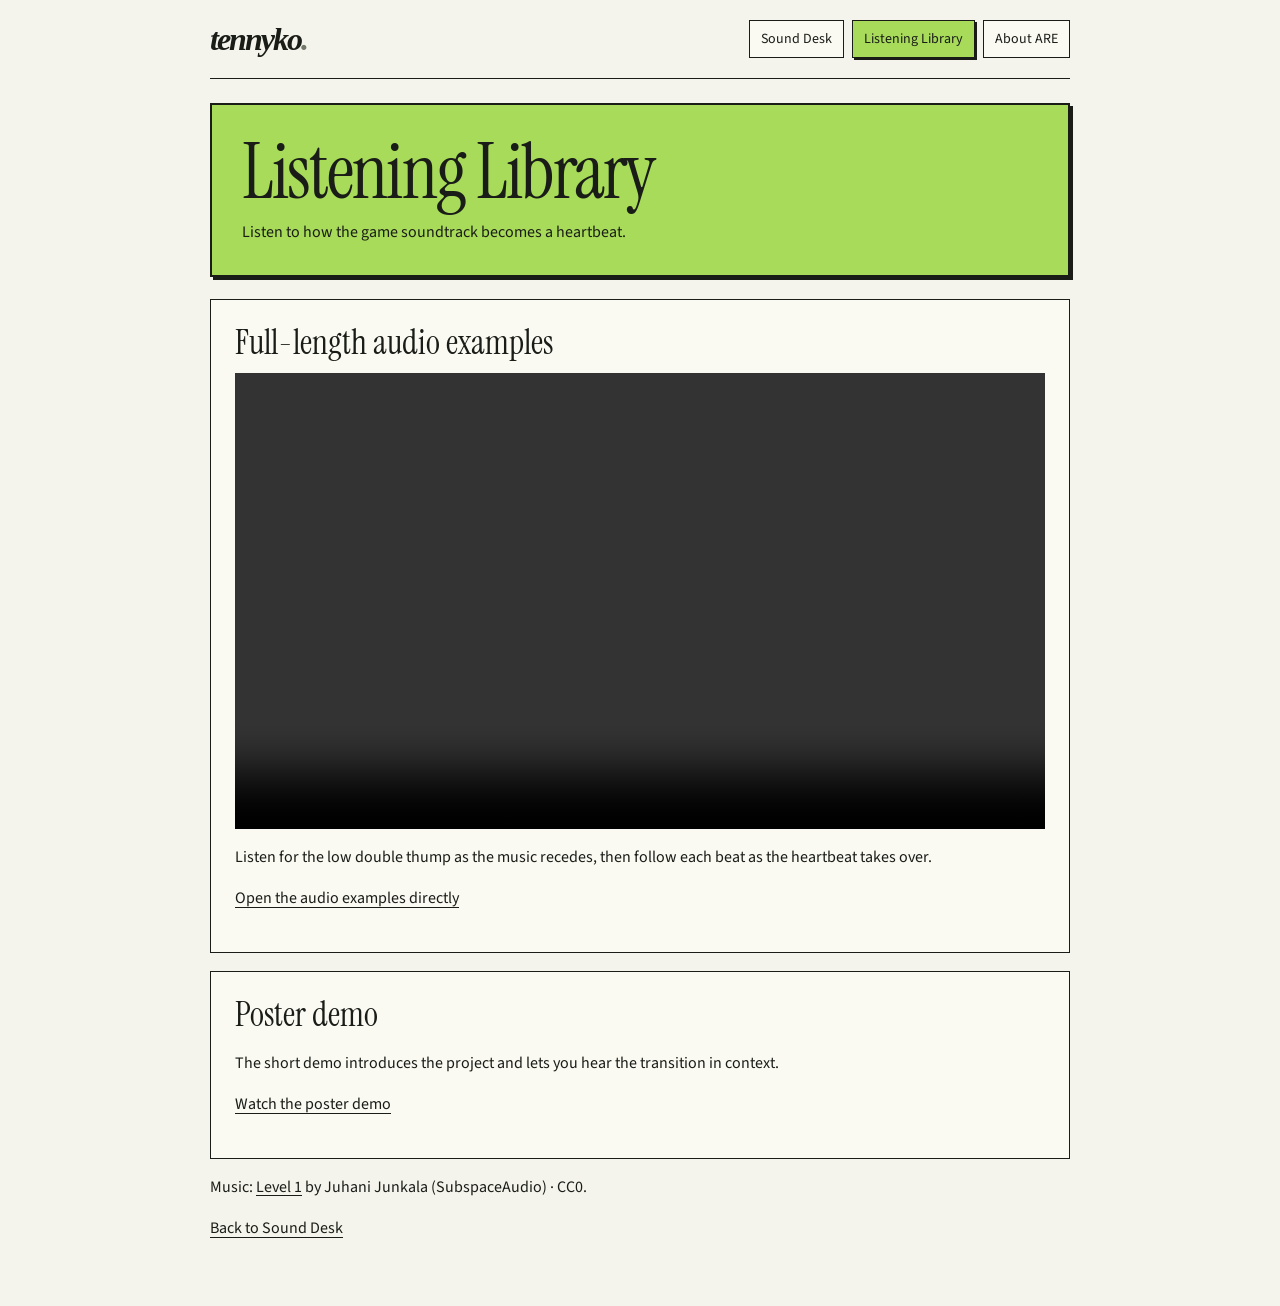
==== listening.html @ e9966342 "Publish Sound Desk and approved poster demonstrations" ====
<!doctype html>
<html lang="en">
<head>
  <meta charset="utf-8">
  <meta name="viewport" content="width=device-width,initial-scale=1">
  <title>ARE Listening Library · Tennyko</title>
  <link rel="stylesheet" href="style.css">
  <link rel="stylesheet" href="desk-pages.css">
  <link rel="stylesheet" href="public.css">
</head>
<body class="desk-page">
  <header class="desk-header">
    <a class="wordmark" href="index.html" aria-label="Back to Sound Desk">tennyko<span class="wordmark-dot">.</span></a>
    <nav aria-label="Sound Desk"><a href="index.html">Sound Desk</a><a href="listening.html" aria-current="page">Listening Library</a><a href="project.html">About ARE</a></nav>
  </header>
  <main>
    <div class="desk-page-title">
      <div><h1>Listening Library</h1><p>Listen to how the game soundtrack becomes a heartbeat.</p></div>
    </div>
    <section class="desk-section" aria-labelledby="examples">
      <h2 id="examples">Full-length audio examples</h2>
      <video class="release-video" controls playsinline preload="none" aria-labelledby="examples" src="media/audio-examples.mp4"></video>
      <p>Listen for the low double thump as the music recedes, then follow each beat as the heartbeat takes over.</p>
      <p class="desk-project-link"><a href="media/audio-examples.mp4">Open the audio examples directly</a></p>
    </section>
    <section class="desk-section" aria-labelledby="overview">
      <h2 id="overview">Poster demo</h2>
      <p>The short demo introduces the project and lets you hear the transition in context.</p>
      <p class="desk-project-link"><a href="index.html#listening">Watch the poster demo</a></p>
    </section>
    <p>Music: <a class="underlined" href="https://opengameart.org/content/5-chiptunes-action">Level 1</a> by Juhani Junkala (SubspaceAudio) · CC0.</p>
    <p class="desk-project-link"><a href="index.html">Back to Sound Desk</a></p>
  </main>
</body>
</html>
---- style.css ----
@charset "UTF-8";
@import url("assets/fonts/type.css");
:root{--paper:#f5f4ef;--ink:#242521;--muted:#66685f;--line:#cdcec5;--accent:#d7e0c8;--mono:Consolas,"Courier New",monospace;--sans:Arial,"Microsoft YaHei",sans-serif;--serif:Georgia,"Times New Roman",serif}
*{box-sizing:border-box}html{scroll-behavior:smooth;scroll-padding-top:80px}body{margin:0;background:var(--paper);color:var(--ink);font:14px/1.6 var(--sans)}button,input{font:inherit}button,a,input{-webkit-tap-highlight-color:transparent}button{cursor:pointer;color:inherit}a{color:inherit;text-decoration:none}button{border:0;background:none}button:disabled{cursor:wait}button:focus-visible,a:focus-visible,input:focus-visible{outline:3px solid #697745;outline-offset:5px}a,button{touch-action:manipulation}img{display:block}button img{pointer-events:none}[hidden]{display:none!important}.sr-only{position:absolute;width:1px;height:1px;overflow:hidden;clip:rect(0,0,0,0)}.skip{position:fixed;top:-90px;left:12px;padding:12px 20px;background:var(--ink);color:white;z-index:20}.skip:focus{top:8px}.tiny-dot{display:inline-block;width:6px;height:6px;border-radius:50%;background:currentColor}.motion-toggle{font:11px var(--sans);min-height:36px;text-decoration:underline;text-underline-offset:4px}.motion-toggle[aria-pressed=true]{font-weight:bold}
.site-shell{max-width:1480px;margin:auto;padding:0 52px}.site-header{display:flex;align-items:center;gap:40px;border-bottom:1px solid var(--ink);min-height:106px}.wordmark{font:italic bold 38px/.9 var(--serif);letter-spacing:-2px}.wordmark-dot{color:#73796a}.wordmark-caption{display:block;font:8px var(--mono);letter-spacing:1px;margin-top:13px}.site-header nav{display:flex;gap:28px;margin-left:auto}.site-header nav a,.site-header nav button{font:12px var(--sans);padding:12px 0;position:relative}.nav-num{font:10px var(--mono);color:var(--muted);padding-right:6px}.site-header nav a::after,.site-header nav button::after{content:"";position:absolute;height:1px;bottom:6px;left:0;right:100%;background:var(--ink);transition:right .2s}.site-header nav a:hover::after,.site-header nav button:hover::after{right:0}.header-note{font-size:11px;margin-left:20px;display:flex;gap:24px;align-items:center}.asterisk{font-size:40px;line-height:1}
.main-composition{display:grid;grid-template-columns:minmax(0,1fr) minmax(420px,1fr);gap:70px;padding:50px 0 52px;align-items:center}.eyebrow{font:10px/1.5 var(--mono);letter-spacing:1.6px;margin:0}.intro>.eyebrow{display:flex;gap:12px;align-items:center;margin-bottom:30px;font-size:9px}.intro-bottom{max-width:410px}.intro-bottom p{font-size:13px;line-height:2.1;margin:0 0 20px;color:#56584f}.text-link{display:inline-flex;align-items:center;gap:40px;border-bottom:1px solid var(--ink);padding:9px 0;font-size:13px;font-weight:bold}.text-link img{transition:transform .25s}.text-link:hover img{transform:translate(4px,-4px)}
.listening-panel{min-width:0;scroll-margin-top:20px}.artwork{background:#252722;color:#f0f0e8;position:relative;overflow:hidden;height:253px;padding:22px 25px;isolation:isolate}.artwork::before{content:"";position:absolute;inset:0;background-image:radial-gradient(#9ca38b55 .65px,transparent .65px);background-size:5px 5px;opacity:.4;z-index:-1}.artwork::after{content:"";position:absolute;width:245px;height:245px;border:1px solid #646959;border-radius:50%;right:-85px;top:-125px;pointer-events:none}.art-top,.art-bottom{display:flex;justify-content:space-between;align-items:center;font:9px/1.3 var(--mono);letter-spacing:1.2px}.art-top img{filter:invert(1);opacity:.7}.art-center{height:151px;position:relative}.wave-wrap{position:absolute;left:17%;right:0;bottom:16px;mix-blend-mode:screen}.wave-wrap img{width:100%;height:100px;object-fit:fill}.art-side{position:absolute;right:8px;top:65px;writing-mode:vertical-rl;font:7px var(--mono);letter-spacing:2px;color:#a7ac9c}.art-bottom{border-top:1px solid #62675a;padding-top:9px;position:relative}.artwork[data-variant=morph]{background:#383e33}.orbit{display:none}.studio-window-bar{display:none}
.player-content{padding-top:20px}.track-heading{display:flex;align-items:center;justify-content:space-between;gap:12px;margin-bottom:18px}.track-heading .eyebrow{font-size:8px;letter-spacing:1px;color:var(--muted)}.track-heading h2{font:30px/1.3 var(--serif);letter-spacing:-1px;margin:5px 0 0}.variant-picker{display:grid;grid-template-columns:1fr 1fr;border:1px solid var(--ink);gap:0}.variant-picker button{display:flex;align-items:center;gap:10px;min-height:51px;text-align:left;padding:8px 12px;font-size:12px}.variant-picker button+button{border-left:1px solid var(--ink)}.variant-picker button[aria-pressed=true]{background:var(--ink);color:var(--paper)}.variant-picker button:hover:not([aria-pressed=true]){background:#e2e4d9}.variant-letter{font:16px var(--serif)}.variant-picker small{display:block;font:8px var(--mono);opacity:.65;margin-top:2px}.variant-length{font:9px var(--mono);margin-left:auto}.track-note{font-size:11px;color:var(--muted);min-height:36px;margin:12px 0 4px;line-height:1.7}.transport{display:flex;align-items:center;gap:16px}.play-button{display:grid;place-items:center;min-width:44px;height:44px;border:1px solid var(--ink);border-radius:50%;transition:background .2s,transform .2s}.play-button:hover{background:var(--accent);transform:scale(1.04)}.play-button img{width:18px}.scrubber{flex:1;min-width:0}input[type=range]{width:100%;height:24px;margin:0;cursor:pointer;appearance:none;background:transparent}input[type=range]::-webkit-slider-runnable-track{height:2px;background:var(--line)}input[type=range]::-webkit-slider-thumb{appearance:none;height:10px;width:10px;background:var(--ink);border-radius:50%;margin-top:-4px}input[type=range]::-moz-range-track{height:2px;background:var(--line)}input[type=range]::-moz-range-thumb{height:10px;width:10px;background:var(--ink);border:0}.time-row{display:flex;justify-content:space-between;font:9px var(--mono);color:var(--muted)}#play-status{font:10px var(--sans)}.mute-button{padding:10px;min-width:42px}.mute-button[aria-pressed=true]{opacity:.5}.player-footer{display:flex;justify-content:space-between;align-items:center;gap:8px;margin-top:18px;border-top:1px solid var(--line);padding-top:10px;font-size:9px;color:var(--muted)}.player-footer>span{display:flex;gap:7px;align-items:center}.player-footer button{font-size:9px;padding:5px 0}.audio-error{font-size:12px;color:#9d3023;padding:8px;border:1px solid currentColor}.desk-side{display:none}
.interest-strip{display:grid;grid-template-columns:1.1fr 1fr 1fr 1fr;border-top:1px solid var(--ink);border-bottom:1px solid var(--ink);padding:24px 0;gap:0}.interest-intro{padding-right:15px}.interest-intro .eyebrow{font-size:8px;color:var(--muted)}.interest-intro h2{font-size:16px;font-weight:400;margin:6px 0 3px}.interest-intro p{font-size:10px;color:var(--muted);margin:0}.interest-item{
  display:flex;align-items:center;gap:10px;min-width:0;min-height:68px;
  border-left:1px solid var(--line);padding:8px 16px;text-align:left;
  transition:background .2s;
}.interest-item>img{
  flex:none;width:48px;height:48px;image-rendering:pixelated;
  transition:transform .24s cubic-bezier(.2,.8,.3,1.3);
}.interest-item>span{font-size:12px}.interest-item small{display:block;font:7px/1.8 var(--mono);color:var(--muted);margin-top:6px;letter-spacing:.5px}.interest-item:hover,.interest-item:focus-visible{background:var(--ink-green,#a7db59)}.interest-item:hover>img,.interest-item:focus-visible>img{transform:translateY(-4px) rotate(-7deg)}
.interest-item:active{background:var(--ink-green,#a7db59)}.colophon{display:flex;justify-content:space-between;gap:20px;padding:13px 0;font-size:10px}.colophon p{display:flex;gap:10px;align-items:center;margin:0}.colophon p:last-child{font:8px var(--mono);letter-spacing:1px}.colophon p:last-child span{color:var(--muted)}.prototype-footer{font-size:9px;color:var(--muted);border-top:1px solid var(--line);padding:16px 0 24px;display:flex;justify-content:space-between;gap:15px}.prototype-footer button{font-size:10px;white-space:nowrap}
dialog{width:min(540px,calc(100% - 32px));max-height:85vh;background:var(--paper);color:var(--ink);border:1px solid var(--ink);padding:28px;box-shadow:10px 10px 0 #292b2320}dialog::backdrop{background:#24252180;backdrop-filter:blur(4px)}.dialog-top{display:flex;justify-content:space-between;align-items:center}.dialog-top button{min-width:44px;min-height:44px;display:grid;place-items:center}dialog h2{font-size:27px;font-weight:400;margin:15px 0 22px}#dialog-content{font-size:14px;line-height:1.9;color:#51544a}#dialog-content a{text-decoration:underline;text-underline-offset:3px}#dialog-content ul{padding-left:22px}#dialog-content small{font-size:11px}#dialog-content .dialog-callout{border-left:2px solid #7c866e;padding-left:15px}.dialog-done{margin-top:18px;border-bottom:1px solid var(--ink);padding:10px 0;display:flex;width:100%;justify-content:space-between}

/* B changes the composition into a desktop with a sidebar and an instrument window. */
body[data-layout=studio]{--paper:#e9ebe4;--line:#bec3b6;--ink:#293025;background-color:var(--paper);background-image:radial-gradient(#aeb5a355 .8px,transparent .8px);background-size:14px 14px}
[data-layout=studio] .site-shell{max-width:1480px;padding:0 38px}[data-layout=studio] .site-header{min-height:89px;border-bottom:1px solid var(--line)}[data-layout=studio] .wordmark{font:bold 26px var(--mono);letter-spacing:-1.6px}[data-layout=studio] .wordmark-caption{font-size:8px;letter-spacing:1.1px;margin-top:3px}[data-layout=studio] .header-note{display:none}[data-layout=studio] .main-composition{grid-template-columns:minmax(190px,.85fr) minmax(390px,1.7fr) minmax(145px,.65fr);gap:32px;padding:40px 0;align-items:center}[data-layout=studio] .intro{align-self:start;padding-top:18px}[data-layout=studio] .intro>.eyebrow{font-size:8px;letter-spacing:.4px;display:block;line-height:2;max-width:180px;margin-bottom:35px}[data-layout=studio] .studio-title{display:block!important;font:28px/1.5 var(--sans);font-weight:500;letter-spacing:-1px;margin:0 0 25px}[data-layout=studio] .studio-title span{display:block;font-weight:bold}[data-layout=studio] .intro-bottom p{font-size:12px;line-height:2}[data-layout=studio] .intro-bottom p br{display:none}[data-layout=studio] .text-link{font-size:12px;gap:20px}[data-layout=studio] .listening-panel{border:1px solid var(--ink);box-shadow:6px 6px 0 #8e97855c;background:#f6f7ef}[data-layout=studio] .studio-window-bar{display:flex;justify-content:space-between;gap:12px;border-bottom:1px solid var(--ink);padding:9px 14px;font:8px var(--mono);letter-spacing:.4px;background:#dce1d3}[data-layout=studio] .studio-window-bar>span:first-child{display:flex;align-items:center;gap:8px}.window-dot{width:6px;height:6px;border:1px solid var(--ink)}[data-layout=studio] .artwork{margin:13px 13px 0;height:249px;border:1px solid #333a2c;background:#20261d}[data-layout=studio] .artwork::before{background-image:linear-gradient(#ffffff05 1px,transparent 1px);background-size:100% 4px;opacity:1}[data-layout=studio] .artwork::after{display:none}[data-layout=studio] .art-center{height:145px}[data-layout=studio] .orbit{display:block;position:absolute;left:50%;top:50%;width:158px;height:158px;transform:translate(-50%,-50%);border-radius:50%;border:1px solid #899a75;background:repeating-radial-gradient(circle at center,#353e2d 0px,#353e2d 1px,#20261d 2px,#20261d 7px);box-shadow:0 0 0 7px #20261d,0 0 0 8px #59694b}.disc-center{position:absolute;inset:51px;border:1px solid #b2bba6;background:#b2bba6;border-radius:50%}.disc-center::after{content:"";position:absolute;inset:21px;border-radius:50%;background:#20261d}.orbit-label{position:absolute;top:19px;left:29px;font:6px var(--mono);letter-spacing:.8px;color:#c2ccb7}[data-layout=studio] .wave-wrap{left:0;right:0;bottom:17px;opacity:.6}[data-layout=studio] .wave-wrap img{height:100px}[data-layout=studio] .art-bottom{border-top:0}[data-layout=studio] .art-top{font-size:8px}[data-layout=studio] .player-content{padding:18px 22px 14px}[data-layout=studio] .track-heading h2{font:25px var(--mono);letter-spacing:-1px}[data-layout=studio] .track-heading{margin-bottom:14px}[data-layout=studio] .variant-picker button{min-height:48px}[data-layout=studio] .play-button{border-radius:2px;background:#dce3d1;box-shadow:2px 2px 0 #a4ae99}[data-layout=studio] .play-button:hover{transform:translate(-1px,-1px)}[data-layout=studio] .track-note{font-size:10px;margin-top:10px;min-height:34px}[data-layout=studio] .desk-side{display:flex;flex-direction:column;gap:24px;align-self:center;min-width:0}.desk-label{
  display:flex;align-items:end;justify-content:space-between;gap:4px;
  font:9px var(--mono);letter-spacing:1.5px;
}
.desk-object{display:flex;flex-direction:column;gap:10px;padding:19px 14px;align-items:center;border:1px solid #68735d;min-height:145px;background:#f3f4ec;box-shadow:3px 3px 0 #b7c0ac;transition:transform .2s,box-shadow .2s}.desk-object>span{font-size:12px}.desk-object small{font:7px var(--mono);text-align:center;letter-spacing:.3px}.desk-object img{opacity:.8}.desk-object:hover{transform:translate(-2px,-4px) rotate(-2deg);box-shadow:5px 7px 0 #b7c0ac}.curiosity{background:#dce2d2}.desk-note{position:relative;border-top:1px solid var(--ink);padding-top:12px;transform:rotate(-3deg)}.desk-note p{font-size:11px;line-height:1.8}.desk-note small{font:7px var(--mono);color:var(--muted)}[data-layout=studio] .interest-strip{background:#f4f5ee;padding:22px;border:1px solid var(--line);gap:6px}[data-layout=studio] .interest-intro h2{font-size:14px}[data-layout=studio] .interest-item{padding:8px 12px}[data-layout=studio] .colophon{padding:20px 0}

@media(min-width:1450px){.main-composition{gap:110px}.artwork{height:280px}.art-center{height:178px}}
@media(max-width:1100px){.site-shell{padding:0 32px}.header-note{display:none}.main-composition{gap:36px;grid-template-columns:minmax(0,1fr) minmax(360px,1fr)}.intro-bottom p{font-size:12px}.interest-item{padding:8px 10px}.interest-item small{font-size:6px}[data-layout=studio] .main-composition{grid-template-columns:minmax(160px,.7fr) minmax(360px,1.6fr);gap:30px}[data-layout=studio] .desk-side{grid-column:1/-1;display:grid;grid-template-columns:150px 1fr 1fr 1fr;align-items:center;gap:20px}[data-layout=studio] .desk-object{min-height:100px;padding:12px;gap:4px}[data-layout=studio] .desk-object img{width:28px;height:28px}[data-layout=studio] .desk-note{border:0}}
@media(max-width:760px){.motion-toggle{margin-left:auto;font-size:10px}.site-shell,[data-layout=studio] .site-shell{padding:0 20px}.site-header,[data-layout=studio] .site-header{min-height:86px;gap:15px}.wordmark{font-size:29px}.wordmark-caption{font-size:6px;letter-spacing:.5px}.site-header nav{gap:15px}.site-header nav a,.site-header nav button{font-size:11px}.nav-num{display:none}.main-composition{grid-template-columns:1fr;gap:34px;padding:28px 0 30px}.intro>.eyebrow{margin-bottom:18px;font-size:8px}.intro-bottom{max-width:100%;display:flex;gap:20px;align-items:end;justify-content:space-between}.intro-bottom p{font-size:11px;margin:0;max-width:260px}.intro-bottom p br{display:none}.text-link{font-size:11px;gap:8px;white-space:nowrap}.text-link img{width:17px}.artwork{height:235px;padding:18px 22px}.art-center{height:140px}.track-heading h2{font-size:28px}.track-heading .eyebrow{font-size:7px}.interest-strip{grid-template-columns:1fr;gap:18px;padding:22px 0}.interest-intro{padding-bottom:5px}.interest-item{border-left:0;border-top:1px solid var(--line);padding:6px 10px;gap:14px}.interest-item small{font-size:8px;margin-top:2px}.colophon{font-size:9px;align-items:start}.colophon p:first-child{max-width:170px}.colophon p:last-child{font-size:7px;gap:5px}.prototype-footer{font-size:8px;line-height:1.8;align-items:start}.prototype-footer>span{max-width:230px}dialog{padding:20px}dialog h2{font-size:23px}#dialog-content{font-size:13px}[data-layout=studio] .main-composition{grid-template-columns:1fr;gap:25px;padding:26px 0}[data-layout=studio] .intro{padding:0;display:grid;grid-template-columns:1fr;gap:0}[data-layout=studio] .intro>.eyebrow{max-width:none;margin:0 0 12px;font-size:7px;letter-spacing:1px}[data-layout=studio] .studio-title{font-size:26px;margin:0 0 15px;letter-spacing:0}[data-layout=studio] .studio-title br{display:none}[data-layout=studio] .studio-title span{display:inline}[data-layout=studio] .intro-bottom p{font-size:11px;line-height:1.9}[data-layout=studio] .wordmark{font-size:23px}[data-layout=studio] .wordmark-caption{font-size:5px;letter-spacing:.5px}[data-layout=studio] .artwork{height:230px;margin:9px 9px 0;padding:16px}[data-layout=studio] .art-center{height:143px}[data-layout=studio] .player-content{padding:16px}[data-layout=studio] .desk-side{grid-template-columns:1fr 1fr;gap:14px}[data-layout=studio] .desk-label{grid-column:1/-1;margin:12px 0 0}[data-layout=studio] .desk-note{display:none}[data-layout=studio] .desk-object{min-height:110px;gap:8px}[data-layout=studio] .interest-strip{padding:18px}[data-layout=studio] .interest-item{padding:6px 10px}[data-layout=studio] .studio-window-bar{font-size:7px;padding:10px}.variant-picker button{padding:9px;gap:8px}.variant-length{font-size:8px}}
/* Vinyl revision: the record is the artwork; the measured waveform stays secondary. */
.tonearm,.record-hint{display:none}
[data-layout=studio]{--record-paper:#f8f7ee;--ink-green:#a7db59}
body[data-layout=studio]{--paper:#f5f4ec;--ink:#1a1d17;--line:#c9cabf;background-image:none}
[data-layout=studio] .studio-window-bar{background:#f8f7ee;font-size:8px}
[data-layout=studio] .listening-panel{background:#faf9f2;box-shadow:4px 4px 0 var(--ink)}
[data-layout=studio] .artwork{height:337px;margin:13px 13px 0;padding:17px 22px;background:var(--ink-green);color:var(--ink);border:2px solid var(--ink)}
[data-layout=studio] .artwork::before{
  background:radial-gradient(#1a1d1770 .8px,transparent .9px);
  background-size:5px 5px;
  mask-image:linear-gradient(141deg,#000 3%,transparent 58%);
  opacity:.8;
}
[data-layout=studio] .art-top{position:relative;z-index:2;font-size:8px;color:var(--ink)}
[data-layout=studio] .art-top > span{
  padding:6px 8px;
  margin-block:-4px;
  background:var(--record-paper);
  border:1px solid var(--ink);
  box-shadow:2px 2px 0 var(--ink);
  font-weight:bold;
}
[data-layout=studio] .art-top img{filter:none;width:20px;height:20px}
[data-layout=studio] .art-center{height:239px}
[data-layout=studio] .orbit{left:44%;top:48%;width:224px;height:224px;border:0;padding:0;background:none;box-shadow:0 6px 7px #25251e50;isolation:isolate}
[data-layout=studio] .orbit:focus-visible{outline-color:#585d46;outline-offset:8px}
.record-spin{position:absolute;inset:0;border-radius:50%;border:5px solid #191918;background:repeating-radial-gradient(circle at center,#171716 0px,#171716 2px,#33332f 2.5px,#171716 3.2px,#171716 5px);animation:record-turn 8s linear infinite;animation-play-state:paused}
.record-spin::before{content:"";position:absolute;inset:0;border-radius:50%;background:conic-gradient(from 15deg,transparent 0deg,#ddd8bb25 28deg,transparent 65deg,transparent 170deg,#e6e2cc1a 204deg,transparent 235deg);pointer-events:none}
.record-label{position:absolute;inset:62px;background:var(--record-paper);border:1px solid #c9c1ac;border-radius:50%;display:flex;align-items:center;flex-direction:column;color:#252623;font-family:var(--mono);overflow:hidden}
.record-imprint{font-size:5px;letter-spacing:1px;margin-top:12px}
.record-label strong{font:italic 17px/1 var(--serif);margin-top:4px}
.record-side{font-size:6px;letter-spacing:1px;margin-top:5px}
.spindle{width:7px;height:7px;border-radius:50%;background:#b6b5af;border:2px solid #292926;margin-top:5px}
.record-edition{font-size:4px;letter-spacing:.3px;position:absolute;bottom:12px;white-space:nowrap}
[data-layout=studio] .artwork[data-variant=morph]{--record-paper:#d9f2ad}
[data-layout=studio] .artwork[data-playing=true] .record-spin{animation-play-state:running}
[data-layout=studio] .tonearm{display:block;position:absolute;width:110px;height:190px;top:-8px;right:8px;transform-origin:90px 15px;transform:rotate(-24deg);transition:transform .65s cubic-bezier(.2,.8,.2,1);pointer-events:none;z-index:3}
.tonearm::before{content:"";position:absolute;right:4px;top:0;width:32px;height:32px;background:#63635b;border:7px solid #aaa89e;border-radius:50%;box-shadow:0 2px 4px #0003}
.tonearm-rod{position:absolute;right:17px;top:15px;height:144px;width:6px;background:linear-gradient(90deg,#57584e,#c6c5ba,#68695f);transform-origin:3px 0;transform:rotate(21deg);box-shadow:1px 1px 2px #0005}
.tonearm-head{position:absolute;right:69px;top:143px;width:14px;height:27px;background:#3d3e37;border:1px solid #626358;transform:rotate(21deg)}
[data-layout=studio] .artwork[data-playing=true] .tonearm{transform:rotate(55deg)}
[data-layout=studio] .record-hint{display:block;position:absolute;bottom:16px;right:0;padding:3px 6px;background:var(--ink);color:#f8f7ee;font:7px/1.7 var(--mono);letter-spacing:.7px;text-align:left}
[data-layout=studio] .wave-wrap{left:0;right:37%;height:23px;bottom:-9px;opacity:.9;mix-blend-mode:multiply;filter:brightness(.35)}
[data-layout=studio] .wave-wrap img{height:23px}
[data-layout=studio] .art-bottom{color:var(--ink);border-top:1px solid var(--ink);padding-top:9px;font-weight:bold}
[data-layout=studio] .art-side{display:none}
[data-layout=studio] .desk-object{background:#faf9f2;box-shadow:2px 3px 0 var(--ink);border-color:var(--ink)}
[data-layout=studio] .desk-object:hover,[data-layout=studio] .desk-object:focus-visible{background:var(--ink-green);box-shadow:5px 7px 0 var(--ink)}
[data-layout=studio] .variant-picker button[aria-pressed=true] .variant-letter{color:var(--ink-green)}
[data-layout=studio] .play-button{background:var(--ink-green);box-shadow:2px 2px 0 var(--ink)}
[data-layout=studio] .interest-strip{background:transparent;border-left:0;border-right:0}
[data-layout=studio] .variant-picker small,
[data-layout=studio] .interest-intro .eyebrow,
[data-layout=studio] .interest-intro p,
[data-layout=studio] .interest-item small{display:none}

@media(min-width:761px) and (max-width:1100px){
  [data-layout=studio] .desk-side{grid-template-columns:150px 1fr 1fr}
}
@media(max-width:760px){
  .site-header nav{flex-wrap:wrap;justify-content:flex-end;gap:0 12px}
}

@keyframes record-turn{to{transform:rotate(360deg)}}
@media(max-width:760px){[data-layout=studio] .artwork{height:310px;margin:9px 9px 0;padding:16px}[data-layout=studio] .art-center{height:216px}[data-layout=studio] .orbit{width:202px;height:202px;left:43%;top:49%}.record-label{inset:53px}.record-label strong{font-size:16px}[data-layout=studio] .tonearm{right:-8px;top:1px;transform:rotate(-25deg) scale(.88)}[data-layout=studio] .artwork[data-playing=true] .tonearm{transform:rotate(55deg) scale(.88)}[data-layout=studio] .record-hint{font-size:6px;bottom:10px}}
@media(prefers-reduced-motion:reduce){html{scroll-behavior:auto}*,*::before,*::after{animation:none!important;transition:none!important}}
body.reduce-motion *,body.reduce-motion *::before,body.reduce-motion *::after{animation:none!important;transition:none!important}
html:has(body.reduce-motion){scroll-behavior:auto}

.player-footer{flex-wrap:wrap}
.player-footer a{
  display:inline-flex;align-items:center;gap:6px;min-height:36px;padding:4px 9px;
  border:1px solid var(--ink);background:var(--record-paper);color:var(--ink);font-size:12px;font-weight:bold;
}
.player-footer a:hover,.player-footer a:focus-visible{background:var(--ink-green)}
:root{
  --display:"Instrument Serif",Georgia,"Times New Roman",serif;
  --sans:"Source Sans 3",Arial,"Microsoft YaHei",sans-serif;
  --interest-font:"Bricolage Grotesque",var(--sans);
}
[data-layout=studio] .studio-title,.track-heading h2,dialog h2{font-family:var(--display)}
[data-layout=studio] .interest-intro h2,.interest-item>span,.curiosity>span{
  font-family:var(--interest-font);font-weight:600;
}
.desk-mascot{position:relative;flex:none;padding:0;image-rendering:pixelated}
.desk-object{text-align:center}
/* Split the sprite at the neckline so the record sleeve and feet stay put. */
.mascot-body{clip-path:inset(28px 0 0)}
.mascot-head{
  position:absolute;inset:0;clip-path:inset(0 0 32px);
  transform-origin:50% 36%;animation:var(--mascot-nod,none) 1.2s steps(1,end) infinite;
}
.desk-mascot::before,.desk-mascot::after{
  content:"";position:absolute;z-index:1;top:12px;left:4px;width:12px;height:14px;
  background:var(--ink);opacity:var(--mascot-notes,0);pointer-events:none;
  clip-path:polygon(50% 0,100% 0,100% 28.57%,66.67% 28.57%,66.67% 100%,0 100%,0 71.43%,50% 71.43%);
  --note-drift:-14px;
  animation:var(--mascot-jump,none) 1.2s steps(5,end) infinite;
}
.desk-mascot::after{
  top:5px;left:auto;right:3px;background:#476923;--note-drift:10px;animation-delay:-.6s;
}
.desk-mascot[data-dancing]{--mascot-nod:mascot-nod;--mascot-jump:mascot-note;--mascot-notes:1}
@media(any-hover:hover){
  .desk-mascot:hover{--mascot-nod:mascot-nod;--mascot-jump:mascot-note;--mascot-notes:1}
}
@keyframes mascot-nod{
  24%{transform:translateY(2px) rotate(5deg)}
  50%{transform:none}
  74%{transform:translateY(2px) rotate(-5deg)}
}
@keyframes mascot-note{
  0%{opacity:0;transform:translate(0,3px)}
  22%,65%{opacity:1}
  100%{opacity:0;transform:translate(var(--note-drift),-18px)}
}
---- desk-pages.css ----
.desk-page{
  --paper:#f5f4ec;--ink:#1a1d17;--line:#c9cabf;--green:#a7db59;
  width:min(100% - 36px, 860px);margin-inline:auto;font-size:16px;
}
.desk-header{
  display:flex;justify-content:space-between;align-items:center;flex-wrap:wrap;gap:14px;
  padding:20px 0;border-bottom:1px solid var(--ink);
}
.desk-header .wordmark{font-size:32px}
.desk-header nav,.shelf-index,.edit-actions{display:flex;flex-wrap:wrap;gap:8px}
.desk-header nav a,.shelf-index a,.edit-actions button{
  display:inline-block;padding:7px 11px;border:1px solid var(--ink);
  background:#faf9f2;font-size:14px;
}
.desk-header nav a[aria-current],.desk-header nav a:hover,.shelf-index a:hover,.edit-actions button:hover{
  background:var(--green);box-shadow:2px 2px var(--ink);
}
.desk-page main{padding:24px 0 48px}
.desk-page-title{
  display:flex;justify-content:space-between;align-items:center;gap:10px;
  border:2px solid var(--ink);box-shadow:3px 3px var(--ink);background:var(--green);
  padding:clamp(14px,4vw,30px);margin:0 0 22px;
}
.desk-page-title h1{font:clamp(2.4rem,7vw,4.8rem)/.97 var(--display);letter-spacing:-.025em;margin:0}
.desk-page-title p{margin:10px 0 0}
.desk-page-title img{flex:none;width:clamp(48px,12vw,96px);height:auto;image-rendering:pixelated}
.desk-project-link a,.remove-entry{text-decoration:underline;text-underline-offset:4px}
.shelf-index a{border-color:var(--line)}
.desk-section{
  margin:18px 0 0;padding:clamp(14px,4vw,24px);scroll-margin-top:12px;
  border:1px solid var(--ink);background:#faf9f2;
}
.desk-section:target{box-shadow:3px 3px var(--ink);border-top:5px solid var(--green)}
.desk-section h2{font:clamp(1.5rem,4vw,2.1rem)/1.15 var(--display);margin:0 0 10px}
.shelf-index a,.shelf-page .desk-section h2{font-family:var(--interest-font);font-weight:600}
.desk-empty{margin:0;color:#56584f}
.desk-entry{padding-top:12px;margin-top:12px;border-top:1px solid var(--line);overflow-wrap:anywhere}
.desk-entry h3,.desk-entry p{margin:0}
.desk-entry p{margin-top:6px;white-space:pre-wrap}
.entry-fields{min-width:0;margin:14px 0;padding:14px;border:1px solid var(--ink);background:#faf9f2}
.entry-fields legend{padding:0 5px;font:14px var(--mono)}
.entry-fields label{display:block;margin-bottom:10px;font-size:14px;font-weight:700}
.entry-fields :is(select,input,textarea){
  display:block;width:100%;max-width:100%;margin-top:4px;padding:7px 8px;
  border:1px solid #6d7063;border-radius:0;background:white;color:var(--ink);font:16px/1.45 var(--sans);
}
.entry-fields textarea{resize:vertical}
.entry-fields :is(select,textarea):focus-visible{outline:3px solid #697745;outline-offset:4px}
.remove-entry{padding:4px 0;font-size:14px}
.edit-actions button[type=submit]{background:var(--green);font-weight:bold}
#edit-status:empty{margin:0}
---- public.css ----
.release-video{display:block;width:100%;aspect-ratio:16/9;background:var(--ink)}
.demo-frame{margin:13px;padding:8px;border:2px solid var(--ink);background:var(--ink-green)}
.underlined{text-decoration:underline;text-underline-offset:3px}
.player-footer .underlined{display:inline;padding:4px 0;min-height:auto;border:0;background:none;font-weight:400}
.public-caption{margin:8px 0 0;font-size:12px}
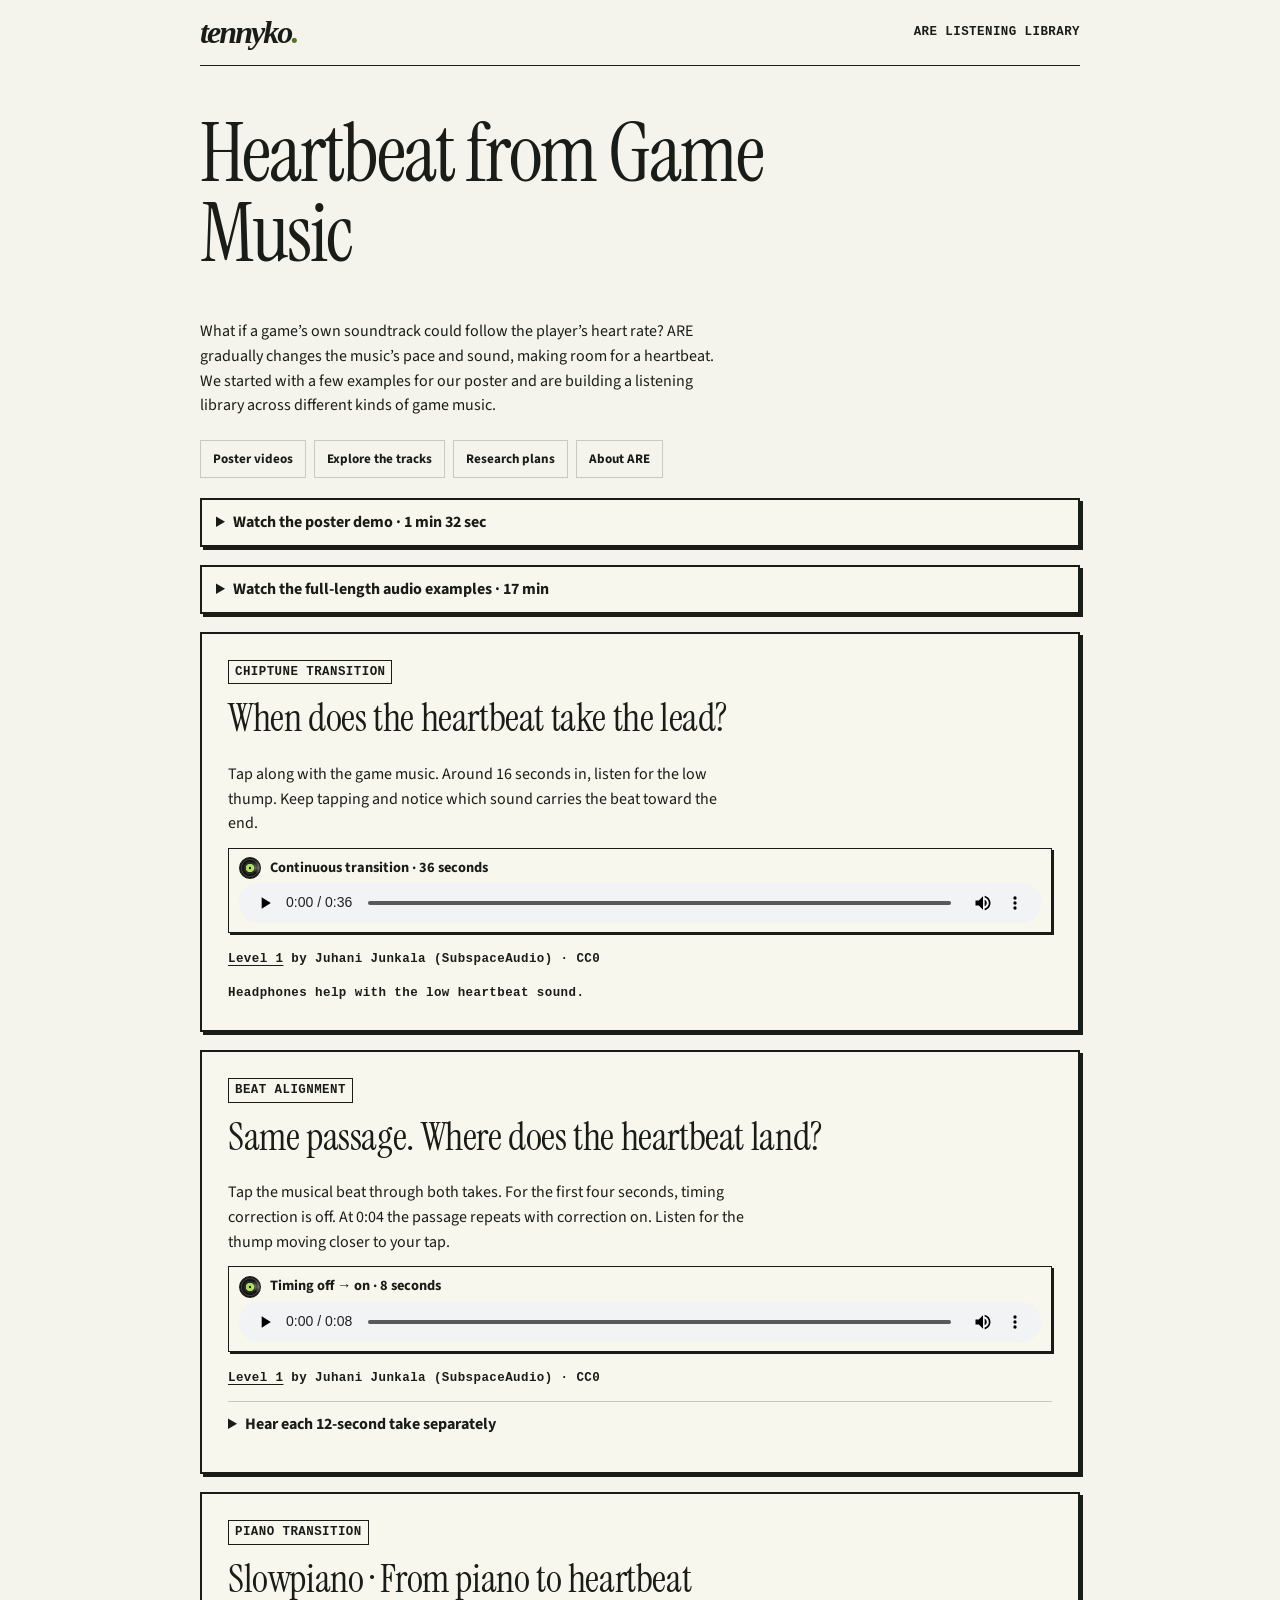
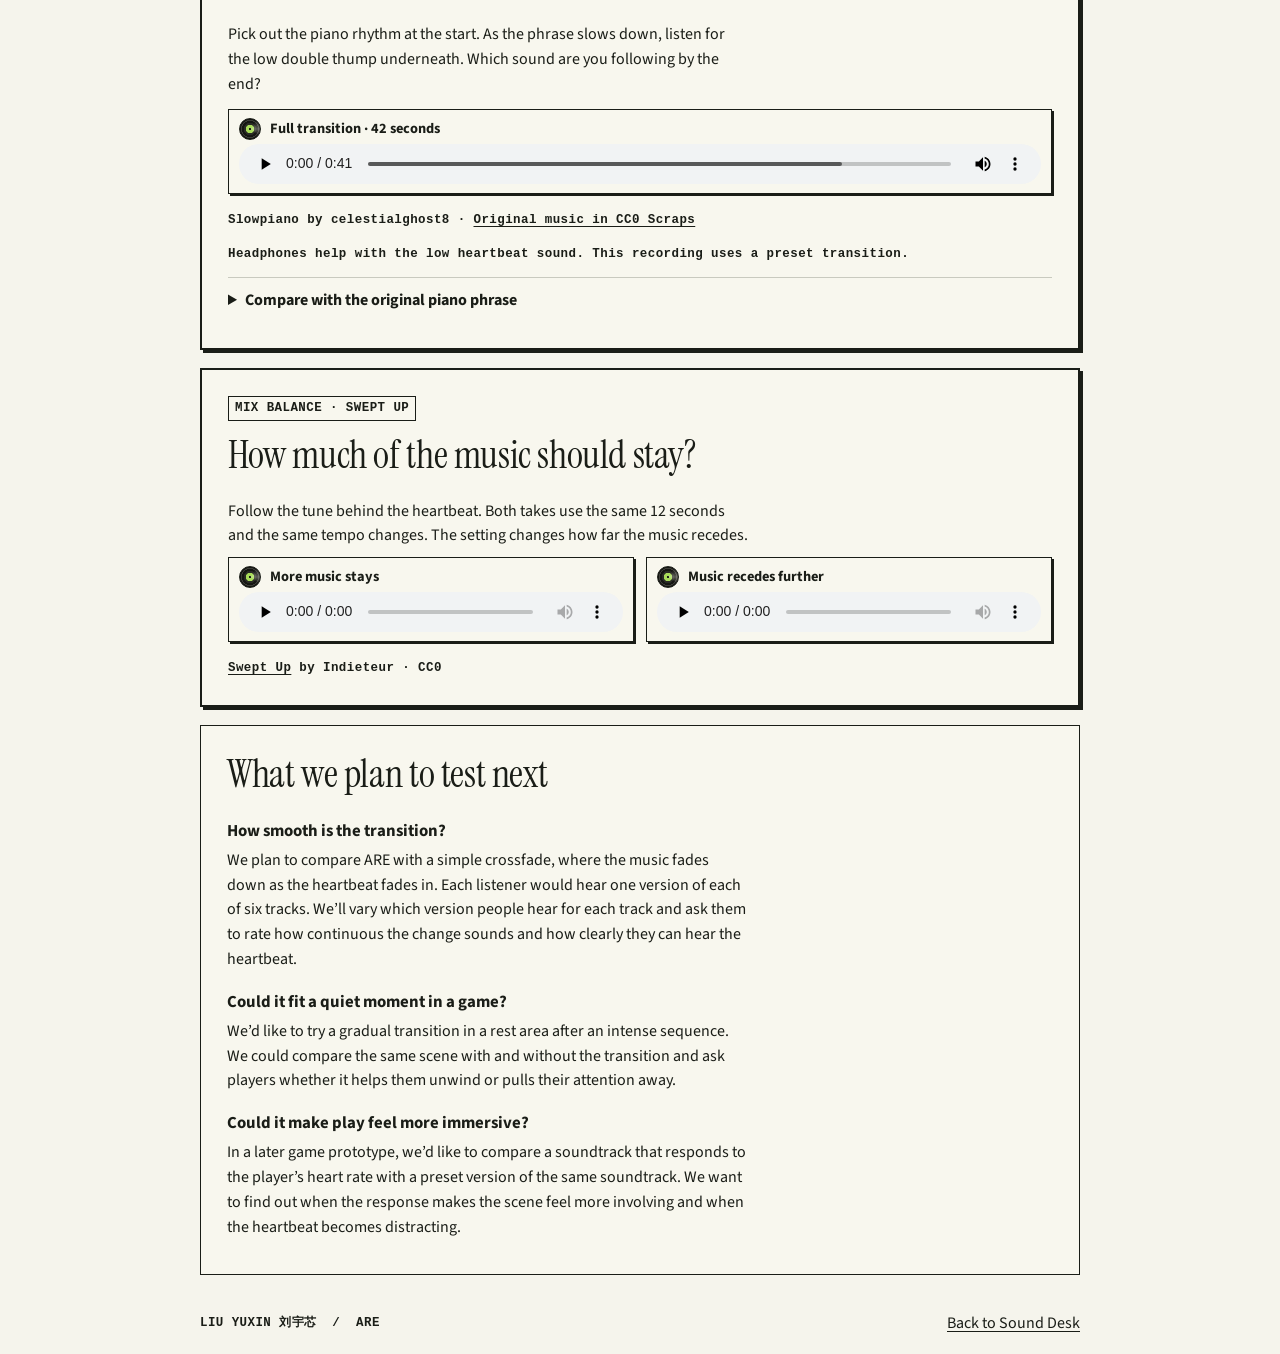
==== commit c3dd86a8: "Lead with the Sound Desk record and expand the listening library" ====
--- a/listening.html
+++ b/listening.html
@@ -1,35 +1,104 @@
 <!doctype html>
 <html lang="en">
 <head>
-  <meta charset="utf-8">
-  <meta name="viewport" content="width=device-width,initial-scale=1">
-  <title>ARE Listening Library · Tennyko</title>
-  <link rel="stylesheet" href="style.css">
-  <link rel="stylesheet" href="desk-pages.css">
-  <link rel="stylesheet" href="public.css">
+<meta charset="utf-8">
+<meta name="viewport" content="width=device-width,initial-scale=1">
+<title>Heartbeat from Game Music · Tennyko</title>
+<link rel="stylesheet" href="listening.css">
 </head>
-<body class="desk-page">
-  <header class="desk-header">
-    <a class="wordmark" href="index.html" aria-label="Back to Sound Desk">tennyko<span class="wordmark-dot">.</span></a>
-    <nav aria-label="Sound Desk"><a href="index.html">Sound Desk</a><a href="listening.html" aria-current="page">Listening Library</a><a href="project.html">About ARE</a></nav>
-  </header>
-  <main>
-    <div class="desk-page-title">
-      <div><h1>Listening Library</h1><p>Listen to how the game soundtrack becomes a heartbeat.</p></div>
-    </div>
-    <section class="desk-section" aria-labelledby="examples">
-      <h2 id="examples">Full-length audio examples</h2>
-      <video class="release-video" controls playsinline preload="none" aria-labelledby="examples" src="media/audio-examples.mp4"></video>
-      <p>Listen for the low double thump as the music recedes, then follow each beat as the heartbeat takes over.</p>
-      <p class="desk-project-link"><a href="media/audio-examples.mp4">Open the audio examples directly</a></p>
-    </section>
-    <section class="desk-section" aria-labelledby="overview">
-      <h2 id="overview">Poster demo</h2>
-      <p>The short demo introduces the project and lets you hear the transition in context.</p>
-      <p class="desk-project-link"><a href="index.html#listening">Watch the poster demo</a></p>
-    </section>
-    <p>Music: <a class="underlined" href="https://opengameart.org/content/5-chiptunes-action">Level 1</a> by Juhani Junkala (SubspaceAudio) · CC0.</p>
-    <p class="desk-project-link"><a href="index.html">Back to Sound Desk</a></p>
-  </main>
-</body>
-</html>
+<body>
+<header><a href="index.html" aria-label="Back to Sound Desk">tennyko<span>.</span></a><small>ARE LISTENING LIBRARY</small></header>
+<main>
+<div class="lead"><h1>Heartbeat from Game Music</h1>
+<p>What if a game’s own soundtrack could follow the player’s heart rate? ARE gradually changes the music’s pace and sound, making room for a heartbeat. We started with a few examples for our poster and are building a listening library across different kinds of game music.</p></div>
+<nav aria-label="Listening guide"><a href="#demo">Poster videos</a><a href="#start">Explore the tracks</a><a href="#notes">Research plans</a><a href="project.html">About ARE</a></nav>
+<details class="watch listen-module" id="demo">
+<summary>Watch the poster demo · 1 min 32 sec</summary>
+<video controls playsinline preload="none" aria-label="Submitted poster demonstration" src="media/poster-demo.mp4"></video>
+<small><a href="https://opengameart.org/content/5-chiptunes-action">Level 1</a> by Juhani Junkala (SubspaceAudio) · CC0</small>
+</details>
+<details class="watch listen-module" id="full-examples">
+<summary>Watch the full-length audio examples · 17 min</summary>
+<video controls playsinline preload="none" aria-label="Submitted full-length audio examples" src="media/audio-examples.mp4"></video>
+<small><a href="https://opengameart.org/content/5-chiptunes-action">Level 1</a> by Juhani Junkala (SubspaceAudio) · CC0</small>
+</details>
+<section class="listen-module" aria-labelledby="start">
+<small class="clip-topic">CHIPTUNE TRANSITION</small>
+<h2 id="start">When does the heartbeat take the lead?</h2>
+<p>Tap along with the game music. Around 16 seconds in, listen for the low thump. Keep tapping and notice which sound carries the beat toward the end.</p>
+<div class="track"><span class="track-title" id="morph-title">Continuous transition · 36 seconds</span><audio id="morph" aria-labelledby="morph-title" controls preload="metadata" src="media/listening/poster-morph.mp3"></audio></div>
+<p><small><a href="https://opengameart.org/content/5-chiptunes-action">Level 1</a> by Juhani Junkala (SubspaceAudio) · CC0</small></p>
+<small>Headphones help with the low heartbeat sound.</small></section>
+<section class="listen-module" aria-labelledby="beat"><small class="clip-topic">BEAT ALIGNMENT</small>
+<h2 id="beat">Same passage. Where does the heartbeat land?</h2>
+<p>Tap the musical beat through both takes. For the first four seconds, timing correction is off. At 0:04 the passage repeats with correction on. Listen for the thump moving closer to your tap.</p>
+<div class="track"><span class="track-title" id="timing-title">Timing off → on · 8 seconds</span><audio id="timing" aria-labelledby="timing-title" controls preload="metadata" src="media/listening/poster-off-on.mp3"></audio></div>
+<p><small><a href="https://opengameart.org/content/5-chiptunes-action">Level 1</a> by Juhani Junkala (SubspaceAudio) · CC0</small></p>
+<details><summary>Hear each 12-second take separately</summary>
+<div class="pair">
+<div class="track"><span class="track-title" id="off-title">Correction off</span><audio id="off" aria-labelledby="off-title" controls preload="none" src="media/listening/audio_beatlock_OFF_S13.wav"></audio></div>
+<div class="track"><span class="track-title" id="on-title">Correction on</span><audio id="on" aria-labelledby="on-title" controls preload="none" src="media/listening/audio_beatlock_ON_S13.wav"></audio></div>
+</div></details>
+</section>
+<section class="listen-module" aria-labelledby="library">
+<small class="clip-topic">PIANO TRANSITION</small>
+<h2 id="library">Slowpiano · From piano to heartbeat</h2>
+<p>Pick out the piano rhythm at the start. As the phrase slows down, listen for the low double thump underneath. Which sound are you following by the end?</p>
+<div class="track"><span class="track-title" id="piano-full-title">Full transition · 42 seconds</span><audio id="piano-full" aria-labelledby="piano-full-title" controls preload="metadata" src="media/listening/piano-morph.mp3"></audio></div>
+<p><small>Slowpiano by celestialghost8 · <a href="https://opengameart.org/content/cc0-scraps">Original music in CC0 Scraps</a></small></p>
+<small>Headphones help with the low heartbeat sound. This recording uses a preset transition.</small>
+<details><summary>Compare with the original piano phrase</summary>
+<div class="track"><span class="track-title" id="piano-title">Original piano phrase · 36 seconds</span><audio id="piano" aria-labelledby="piano-title" controls preload="none" src="media/listening/piano-original.mp3"></audio></div>
+</details>
+</section>
+<section class="listen-module" aria-labelledby="mix"><small class="clip-topic">MIX BALANCE · SWEPT UP</small>
+<h2 id="mix">How much of the music should stay?</h2>
+<p>Follow the tune behind the heartbeat. Both takes use the same 12 seconds and the same tempo changes. The setting changes how far the music recedes.</p>
+<div class="pair">
+<div class="track"><span class="track-title" id="light-title">More music stays</span><audio id="light" aria-labelledby="light-title" controls preload="none" src="media/listening/swept-light.mp3"></audio></div>
+<div class="track"><span class="track-title" id="strong-title">Music recedes further</span><audio id="strong" aria-labelledby="strong-title" controls preload="none" src="media/listening/swept-strong.mp3"></audio></div>
+</div>
+<small><a href="https://opengameart.org/content/swept-up">Swept Up</a> by Indieteur · CC0</small>
+</section>
+<section aria-labelledby="notes">
+<h2 id="notes">What we plan to test next</h2>
+<h3>How smooth is the transition?</h3>
+<p>We plan to compare ARE with a simple crossfade, where the music fades down as the heartbeat fades in. Each listener would hear one version of each of six tracks. We’ll vary which version people hear for each track and ask them to rate how continuous the change sounds and how clearly they can hear the heartbeat.</p>
+<h3>Could it fit a quiet moment in a game?</h3>
+<p>We’d like to try a gradual transition in a rest area after an intense sequence. We could compare the same scene with and without the transition and ask players whether it helps them unwind or pulls their attention away.</p>
+<h3>Could it make play feel more immersive?</h3>
+<p>In a later game prototype, we’d like to compare a soundtrack that responds to the player’s heart rate with a preset version of the same soundtrack. We want to find out when the response makes the scene feel more involving and when the heartbeat becomes distracting.</p>
+</section>
+</main><footer><small>LIU YUXIN 刘宇芯 &nbsp;/&nbsp; ARE</small><a href="index.html">Back to Sound Desk</a></footer>
+<script>
+const players = document.querySelectorAll('audio, video');
+for (const player of players) {
+  player.addEventListener('play', () => {
+    if (player.paused) return;
+    for (const other of players) {
+      if (other === player) continue;
+      other.pause();
+      other.removeAttribute('data-playing');
+    }
+    player.setAttribute('data-playing', '');
+  });
+  for (const event of ['pause', 'ended', 'error']) {
+    player.addEventListener(event, () => {
+      if (event !== 'pause' || player.paused) player.removeAttribute('data-playing');
+    });
+  }
+  player.closest('details')?.addEventListener('toggle', (event) => {
+    if (!event.currentTarget.open) player.pause();
+  });
+  player.addEventListener('error', () => {
+    const message = document.createElement('p');
+    message.setAttribute('role','status');
+    const link = document.createElement('a');
+    link.href = player.src;
+    link.textContent = 'Open the media file directly';
+    message.append('Playback unavailable. ',link);
+    player.after(message);
+  }, {once:true});
+}
+</script>
+</body></html>
--- a/listening.css
+++ b/listening.css
@@ -0,0 +1,57 @@
+@import url("assets/fonts/type.css");
+:root{--paper:#f5f4ec;--card:#f8f7ee;--ink:#1a1d17;--green:#a7db59;--line:#c9cabf;--display:"Instrument Serif",Georgia,serif;--sans:"Source Sans 3",Arial,sans-serif}
+*{box-sizing:border-box}
+body{margin:0;background:var(--paper);color:var(--ink);font:16px/1.55 var(--sans)}
+main,header,footer{width:min(100% - 36px,880px);margin:auto}
+header,footer{display:flex;align-items:center;justify-content:space-between;gap:12px;padding:18px 0}
+header{border-bottom:1px solid var(--ink)}
+header a{font:italic bold 2rem/.9 Georgia,serif;letter-spacing:-.06em;text-decoration:none}
+header a span{color:#52742a}
+small{font:600 .78rem/1.5 Consolas,monospace;letter-spacing:.035em}
+h1,h2,p{margin:0 0 .55em}
+h1{font:normal clamp(2.55rem,8vw,5.15rem)/.97 var(--display);letter-spacing:-.025em;max-width:15ch}
+h2{font:normal clamp(1.65rem,4vw,2.45rem)/1.12 var(--display);letter-spacing:-.01em}
+h3{font-size:1.05rem;margin:1em 0 .25em}
+p{max-width:65ch}
+.lead{padding:clamp(24px,5vw,48px) 0 13px}
+nav{display:flex;flex-wrap:wrap;gap:6px 8px;margin-bottom:20px}
+nav a{font:700 .82rem var(--sans);border:1px solid var(--line);padding:9px 12px;text-decoration:none}
+nav a:hover,nav a:focus-visible{background:var(--green);border-color:var(--ink)}
+section{margin:18px 0;padding:clamp(14px,4vw,26px);border:1px solid var(--ink);background:var(--card)}
+.listen-module{border-width:2px;box-shadow:3px 3px var(--ink)}
+.listen-module:has([data-playing]){
+  position:relative;isolation:isolate;background:var(--green);
+}
+.listen-module:has([data-playing])::before{
+  content:"";position:absolute;z-index:-1;inset:0;
+  background:radial-gradient(#1a1d1750 .65px,transparent .85px) right top / 6px 6px;
+  mask-image:radial-gradient(ellipse at top right,#000,transparent 56%);
+}
+.clip-topic{display:table;margin-bottom:12px;padding:2px 6px;border:1px solid var(--ink);background:var(--card)}
+.track{
+  min-width:0;margin:12px 0;padding:8px 10px 9px;
+  background:var(--card);border:1px solid var(--ink);box-shadow:2px 2px var(--ink);
+}
+.track:has(audio[data-playing]){background:#e4f2ce}
+.track-title{display:flex;align-items:center;gap:9px;margin-bottom:4px;font-size:.9rem;font-weight:700}
+.track-title::before{
+  content:"";flex:0 0 22px;height:22px;box-sizing:border-box;border:1px solid var(--ink);border-radius:50%;
+  background:conic-gradient(from 30deg,transparent,#f8f7ee50 60deg,transparent 100deg),
+    radial-gradient(circle,var(--ink) 1px,var(--green) 1.4px 4px,#292a25 4.5px 6px,#151613 6.3px 8px,#3c3d37 8.2px 9px,#151613 9.3px);
+}
+.track:has(audio[data-playing]) .track-title::before{animation:record-turn 3s linear infinite}
+@keyframes record-turn{to{transform:rotate(360deg)}}
+audio,video{display:block;width:100%}
+audio{height:40px}
+video{background:var(--ink);aspect-ratio:16/9;margin-bottom:8px}
+.pair{display:grid;grid-template-columns:repeat(2,minmax(0,1fr));gap:12px}
+.pair .track{margin:0 0 12px}
+details{margin-top:12px;border-top:1px solid var(--line)}
+.watch{margin:18px 0;padding:0 14px;border:2px solid var(--ink);background:var(--card)}
+.watch[open]{padding-bottom:12px}
+summary{cursor:pointer;font-weight:700;padding:10px 0}
+details[open] summary{margin-bottom:6px}
+:focus-visible{outline:3px solid #466619;outline-offset:3px}
+a{color:inherit;text-underline-offset:3px}
+@media(max-width:600px){.pair{grid-template-columns:1fr;gap:0}header small{max-width:18ch;text-align:right}}
+@media(prefers-reduced-motion:reduce){.track:has(audio[data-playing]) .track-title::before{animation:none}}
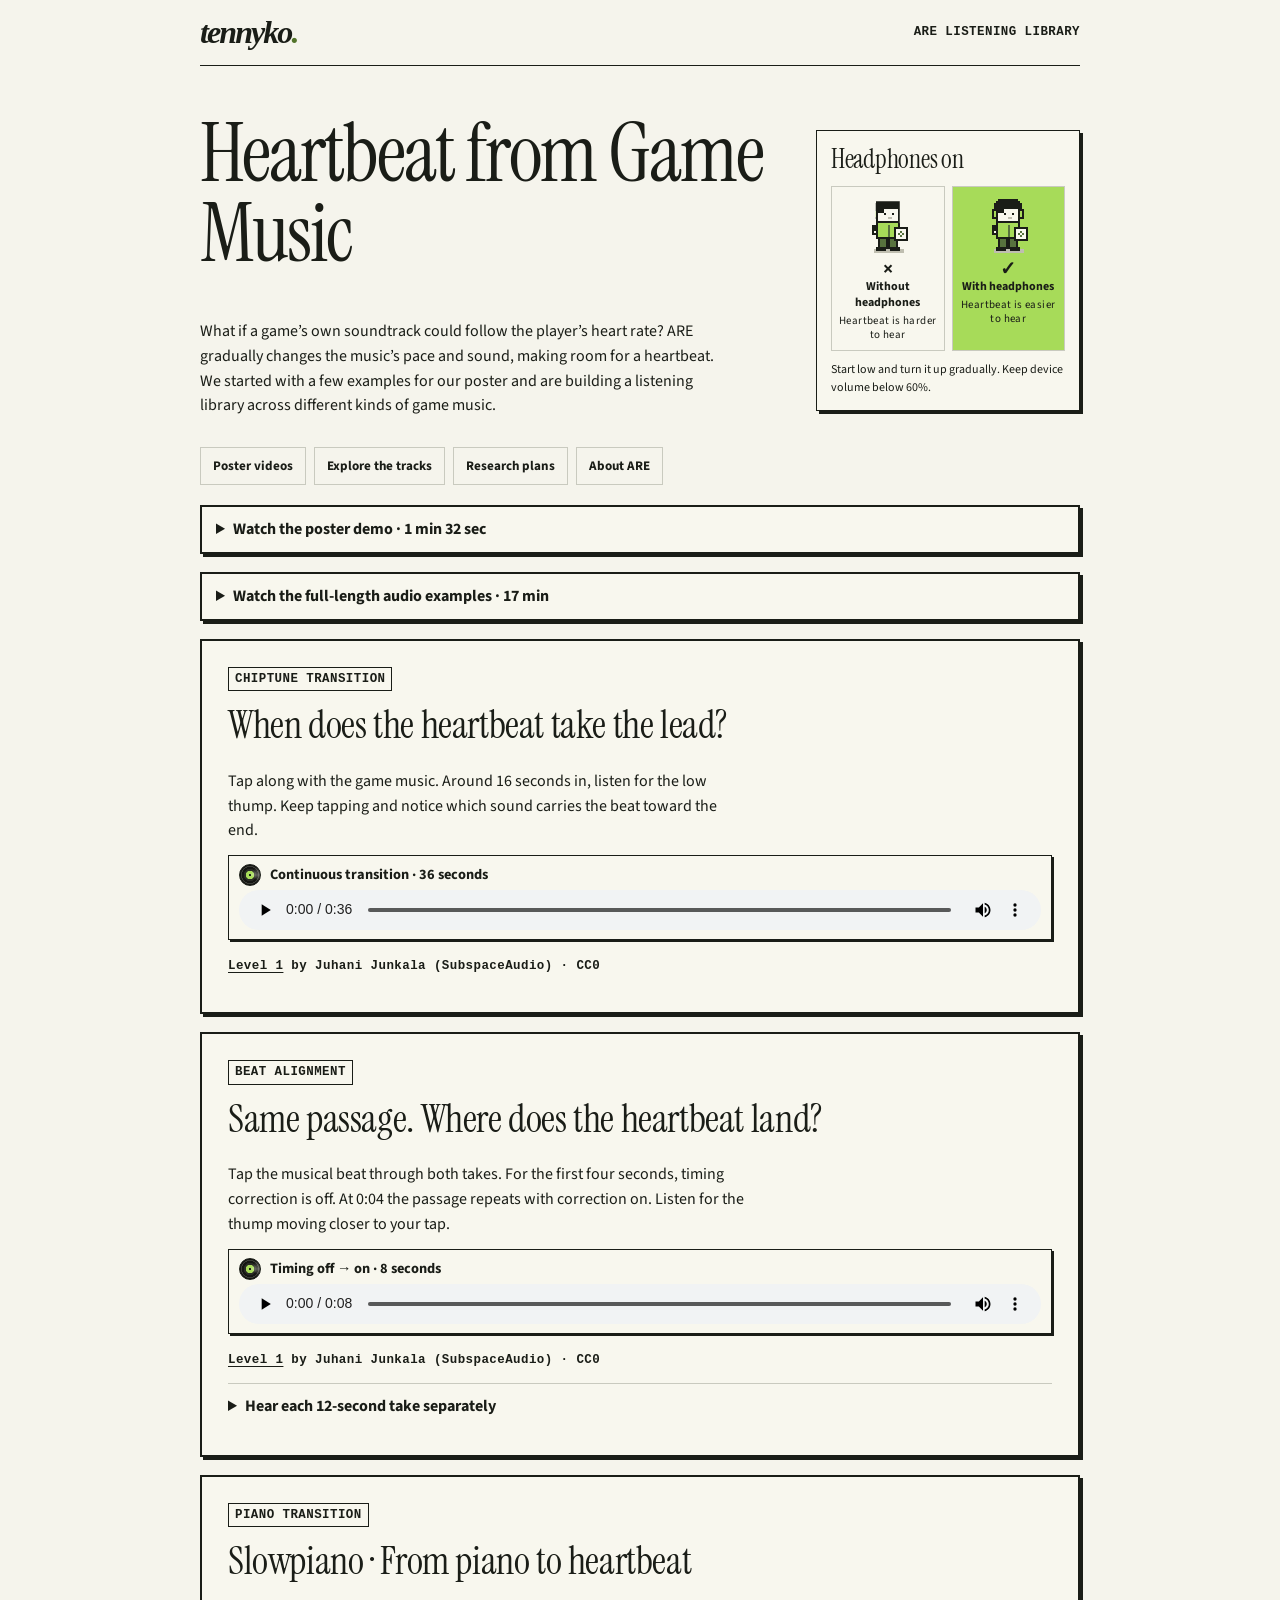
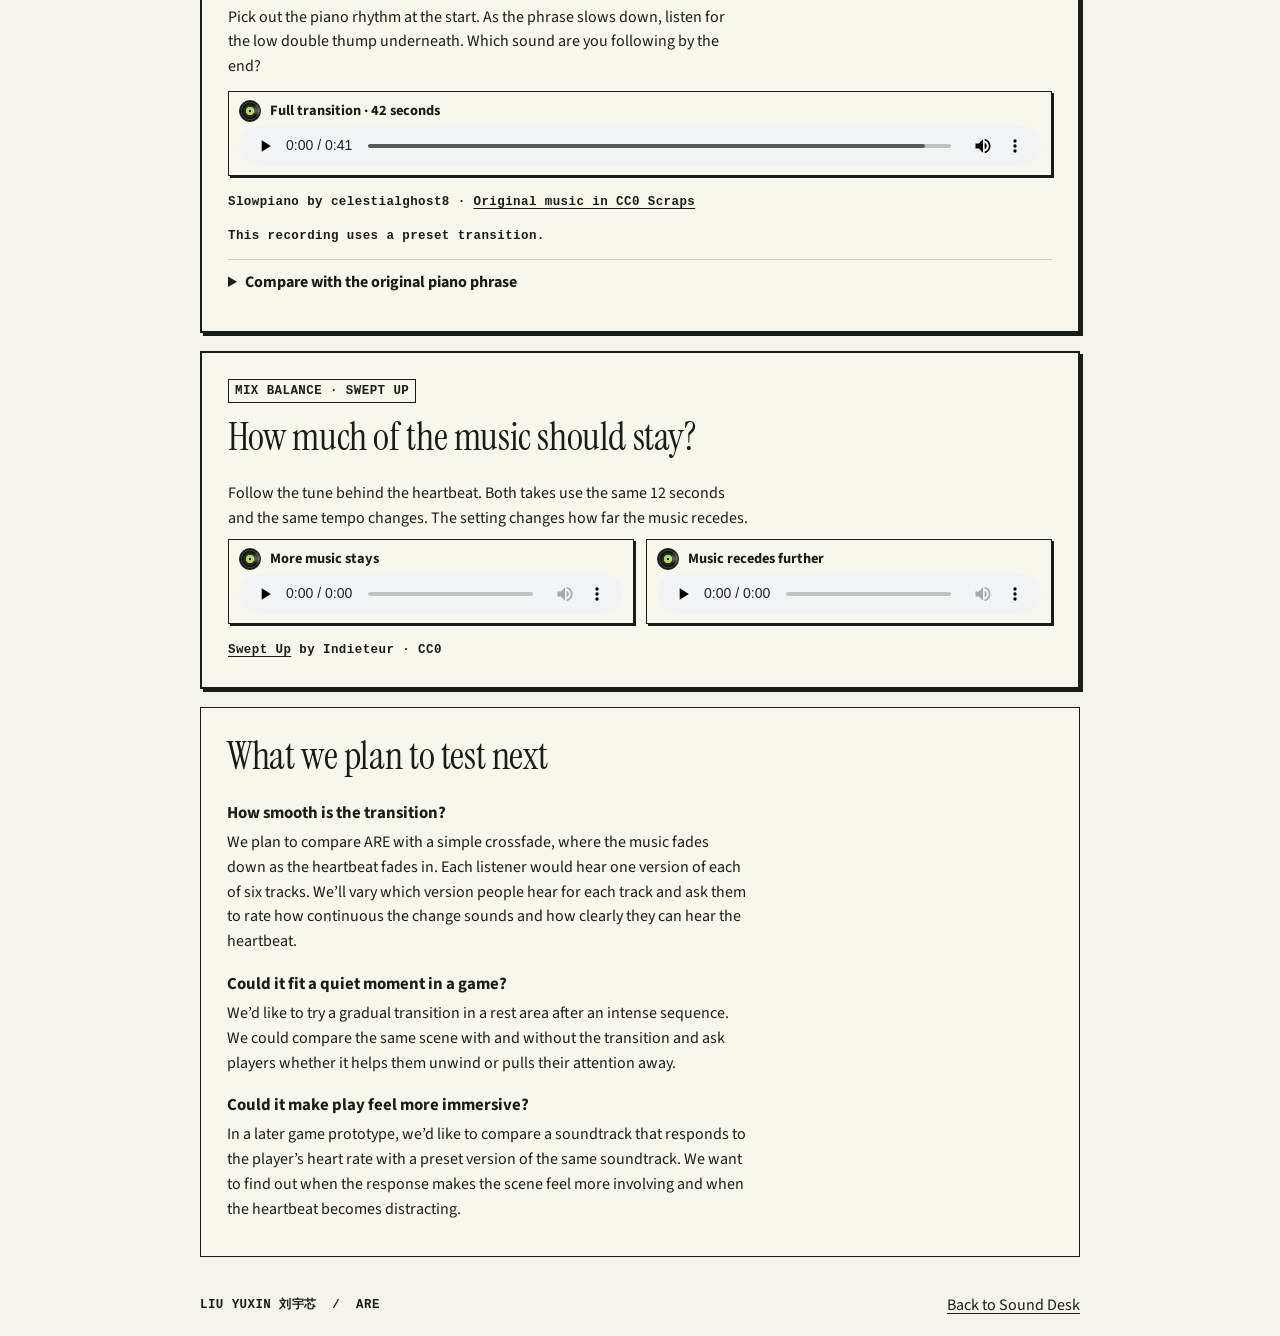
==== commit 2bf62f79: "Add a pixel headphone guide and quieter playback defaults" ====
--- a/listening.html
+++ b/listening.html
@@ -4,13 +4,29 @@
 <meta charset="utf-8">
 <meta name="viewport" content="width=device-width,initial-scale=1">
 <title>Heartbeat from Game Music · Tennyko</title>
-<link rel="stylesheet" href="listening.css">
+<link rel="stylesheet" href="listening.css?v=20261127-headphones">
 </head>
 <body>
 <header><a href="index.html" aria-label="Back to Sound Desk">tennyko<span>.</span></a><small>ARE LISTENING LIBRARY</small></header>
 <main>
-<div class="lead"><h1>Heartbeat from Game Music</h1>
-<p>What if a game’s own soundtrack could follow the player’s heart rate? ARE gradually changes the music’s pace and sound, making room for a heartbeat. We started with a few examples for our poster and are building a listening library across different kinds of game music.</p></div>
+<div class="lead">
+  <div><h1>Heartbeat from Game Music</h1>
+  <p>What if a game’s own soundtrack could follow the player’s heart rate? ARE gradually changes the music’s pace and sound, making room for a heartbeat. We started with a few examples for our poster and are building a listening library across different kinds of game music.</p></div>
+  <aside class="headphone-guide" aria-labelledby="headphone-heading">
+    <h2 id="headphone-heading">Headphones on</h2>
+    <div class="headphone-compare">
+      <figure>
+        <img class="mascot-without-headphones" src="assets/pixel/desk-mascot.png" alt="" width="48" height="60">
+        <figcaption><span aria-hidden="true">×</span> Without headphones<small>Heartbeat is harder to hear</small></figcaption>
+      </figure>
+      <figure class="headphone-preferred">
+        <img src="assets/pixel/desk-mascot.png" alt="" width="48" height="60">
+        <figcaption><span aria-hidden="true">✓</span> With headphones<small>Heartbeat is easier to hear</small></figcaption>
+      </figure>
+    </div>
+    <p>Start low and turn it up gradually. Keep device volume below 60%.</p>
+  </aside>
+</div>
 <nav aria-label="Listening guide"><a href="#demo">Poster videos</a><a href="#start">Explore the tracks</a><a href="#notes">Research plans</a><a href="project.html">About ARE</a></nav>
 <details class="watch listen-module" id="demo">
 <summary>Watch the poster demo · 1 min 32 sec</summary>
@@ -28,7 +44,7 @@
 <p>Tap along with the game music. Around 16 seconds in, listen for the low thump. Keep tapping and notice which sound carries the beat toward the end.</p>
 <div class="track"><span class="track-title" id="morph-title">Continuous transition · 36 seconds</span><audio id="morph" aria-labelledby="morph-title" controls preload="metadata" src="media/listening/poster-morph.mp3"></audio></div>
 <p><small><a href="https://opengameart.org/content/5-chiptunes-action">Level 1</a> by Juhani Junkala (SubspaceAudio) · CC0</small></p>
-<small>Headphones help with the low heartbeat sound.</small></section>
+</section>
 <section class="listen-module" aria-labelledby="beat"><small class="clip-topic">BEAT ALIGNMENT</small>
 <h2 id="beat">Same passage. Where does the heartbeat land?</h2>
 <p>Tap the musical beat through both takes. For the first four seconds, timing correction is off. At 0:04 the passage repeats with correction on. Listen for the thump moving closer to your tap.</p>
@@ -46,7 +62,7 @@
 <p>Pick out the piano rhythm at the start. As the phrase slows down, listen for the low double thump underneath. Which sound are you following by the end?</p>
 <div class="track"><span class="track-title" id="piano-full-title">Full transition · 42 seconds</span><audio id="piano-full" aria-labelledby="piano-full-title" controls preload="metadata" src="media/listening/piano-morph.mp3"></audio></div>
 <p><small>Slowpiano by celestialghost8 · <a href="https://opengameart.org/content/cc0-scraps">Original music in CC0 Scraps</a></small></p>
-<small>Headphones help with the low heartbeat sound. This recording uses a preset transition.</small>
+<small>This recording uses a preset transition.</small>
 <details><summary>Compare with the original piano phrase</summary>
 <div class="track"><span class="track-title" id="piano-title">Original piano phrase · 36 seconds</span><audio id="piano" aria-labelledby="piano-title" controls preload="none" src="media/listening/piano-original.mp3"></audio></div>
 </details>
@@ -73,6 +89,7 @@
 <script>
 const players = document.querySelectorAll('audio, video');
 for (const player of players) {
+  player.volume = 0.5;
   player.addEventListener('play', () => {
     if (player.paused) return;
     for (const other of players) {
--- a/listening.css
+++ b/listening.css
@@ -13,7 +13,27 @@
 h2{font:normal clamp(1.65rem,4vw,2.45rem)/1.12 var(--display);letter-spacing:-.01em}
 h3{font-size:1.05rem;margin:1em 0 .25em}
 p{max-width:65ch}
-.lead{padding:clamp(24px,5vw,48px) 0 13px}
+.lead{display:grid;gap:18px;padding:clamp(24px,5vw,48px) 0 20px}
+.headphone-guide{
+  align-self:center;min-width:0;padding:14px;
+  background:var(--card);border:1px solid var(--ink);box-shadow:3px 3px var(--ink);
+}
+.headphone-guide h2{font-size:1.65rem;margin:0 0 12px}
+.headphone-compare{display:grid;grid-template-columns:repeat(2,minmax(0,1fr));gap:7px}
+.headphone-compare figure{margin:0;padding:8px 4px;border:1px solid var(--line);text-align:center}
+.headphone-compare img{display:block;margin:0 auto 5px;image-rendering:pixelated}
+/* Crop the headphone band and ear cups from the original sprite. */
+.mascot-without-headphones{
+  clip-path:polygon(25% 10%,75% 10%,75% 46.6667%,100% 46.6667%,100% 100%,0 100%,0 46.6667%,25% 46.6667%);
+}
+.headphone-compare figcaption{font-size:12px;line-height:1.3;font-weight:700}
+.headphone-compare figcaption span{display:block;font-size:1.2rem;line-height:1}
+.headphone-compare small{display:block;margin-top:3px;font:11px/1.3 var(--sans)}
+.headphone-preferred{background:var(--green)}
+.headphone-guide p{font-size:12px;line-height:1.45;margin:10px 0 0}
+@media(min-width:700px){
+  .lead{grid-template-columns:minmax(0,1fr) clamp(235px,30%,270px);gap:clamp(18px,3vw,32px)}
+}
 nav{display:flex;flex-wrap:wrap;gap:6px 8px;margin-bottom:20px}
 nav a{font:700 .82rem var(--sans);border:1px solid var(--line);padding:9px 12px;text-decoration:none}
 nav a:hover,nav a:focus-visible{background:var(--green);border-color:var(--ink)}
